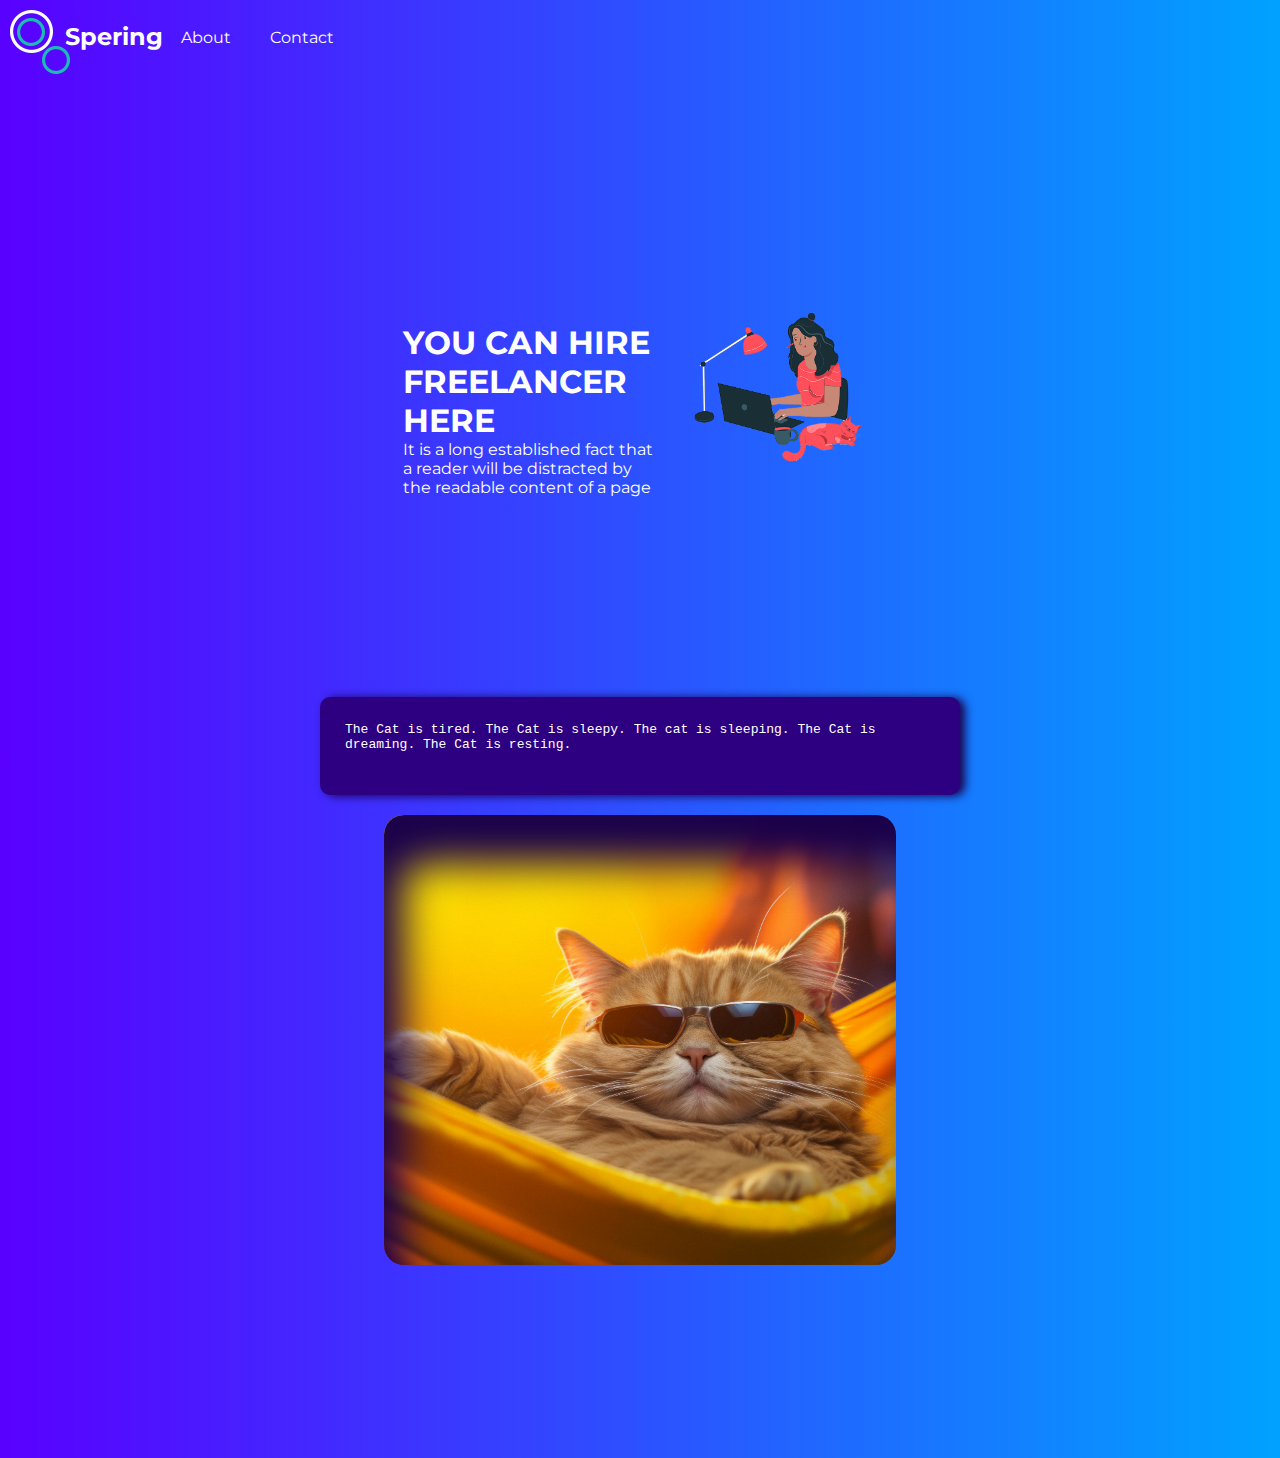
==== index.html @ d468d16e "Melhorias" ====
<!DOCTYPE html>
<html lang="pt-br">
<head>
    <meta charset="UTF-8">
    <meta name="viewport" content="width=device-width, initial-scale=1.0">
    <title>Landing Page Spering</title>
    <link rel="stylesheet" href="style/style.css">
    <link rel="shortcut icon" href="image/favicon/cat.ico" type="image/x-icon">
</head>
<body>
    <header>
        <section class="logotipo">
            <a href="#"><img src="image/Logo/logo.png" alt=""></a>
            <h2><a href="#" class="link-logo">Spering</a></h2>
        </section>
        <div class="menu">
            <nav>
                <ul type="none">
                    <li><a class="bt-link" href="pages/about.html">About</a></li>
                    <li><a class="bt-link" href="pages/contact.html">Contact</a></li>
                </ul>
            </nav>
        </div>
    </header>
    <main>
    
        <div class="texto-principal">
            <h1>YOU CAN HIRE FREELANCER HERE</h1>
            <p>It is a long established fact that a reader will be distracted by the readable content of a page</p>
        </div>
        
        <div class="imagem-principal">
            <img src="image/img1.png" alt="">
        </div>
        

        <div class="fundo-poesia">
            
           <code>
               
                   <p>
                       The Cat is tired.
                       The Cat is sleepy.
                       The cat is sleeping.
                       The Cat is dreaming.
                       The Cat is resting.</p>
               
           </code>
           <img src="image/Gif/cat2.gif" alt="">
           
        </div>

        <section class="img-inicial">
        </section>
    </main>
    <footer>

    </footer>
</body>
</html>
---- style/style.css ----
@charset "UTF-8";

@import url('https://fonts.googleapis.com/css2?family=Montserrat:ital,wght@0,100..900;1,100..900&display=swap');

*{
    margin: 0;
    padding: 0;
}

:root{
    --fonte-principal: "Montserrat", sans-serif;
    --cor-principal: rgb(0, 162, 255);
    --cor-fundo: rgb(45, 0, 129);
    --cor-shadow: rgb(26, 0, 75);
}

header, main{
    padding: 10px;
}

header{
    display: flex;
    background-image: linear-gradient(to right, rgb(89, 0, 255), rgb(0, 162, 255));
    position: relative;
}

li{
    display: inline;
    margin-right: 15px;
}

body{
    background-image: linear-gradient(to right, rgb(89, 0, 255), rgb(0, 162, 255)); 
}

.logotipo{
    margin-right: 8%;
}

.logotipo > h2{
    position: absolute;
    display: inline-block;
    font-family: var(--fonte-principal);
    font-weight: bolder;
    color: white;
    top: 25%;
    left: 65px;
    
}
.logotipo > img{
    display: inline-block;
    
}
.link-logo{
    color: white;
    text-decoration: none;
    
}
main{
    position: relative;
    height: 150vh;
    width: 50%;
    margin: auto;
}



.texto-principal{
    display: inline-block;
    margin-top: 25vh;
    font-family: var(--fonte-principal);
    color: white;
    width: 40%;
    max-width: 800px;
    min-width: 100px;
    margin-left: 13%;
}


.imagem-principal{
    position: absolute;
    display: inline-block;
    padding: 30px;
    margin-top: 20vh;
    max-width: 800px;
    min-width: 200px;

}
.imagem-principal > img{
 width: 70%;
}

.test1{
   
    background: url(../image/Gif/cat2.gif);
    background-repeat: no-repeat;
    background-position: top center;
    width: 50%;
    height: 50%;
}

.fundo-poesia{
    display: block;
    background-color: var(--cor-fundo);
    padding: 25px;
    border-radius: 10px;
    margin-bottom: 20px;
    margin-top: 200px;
    box-shadow: 5px 1px 10px var(--cor-shadow);
}

.fundo-poesia > code{
    color: white;
}

.bt-link{
    padding: 10px;
    width: 50%;
    text-decoration: none;
    color: white;
}

.bt-link:hover{
    transition-duration: 0.5s;
    background-color: white;
    color: black;
    border-radius: 15px;
}

.menu{
    display: inline-block;
    margin-top: 18px;
    font-family: var(--fonte-principal);
}

/*Inicial imagens e sobre a empresa*/

.img-inicial{
    margin: auto;
    background: url(../image/inicial/2151098330.jpg);
    background-repeat: no-repeat;
    background-size: cover;
    box-shadow: inset 20px 50px 40px var(--cor-shadow);
    border-radius: 20px;
    width: 40vw;
    height: 50vh;
}
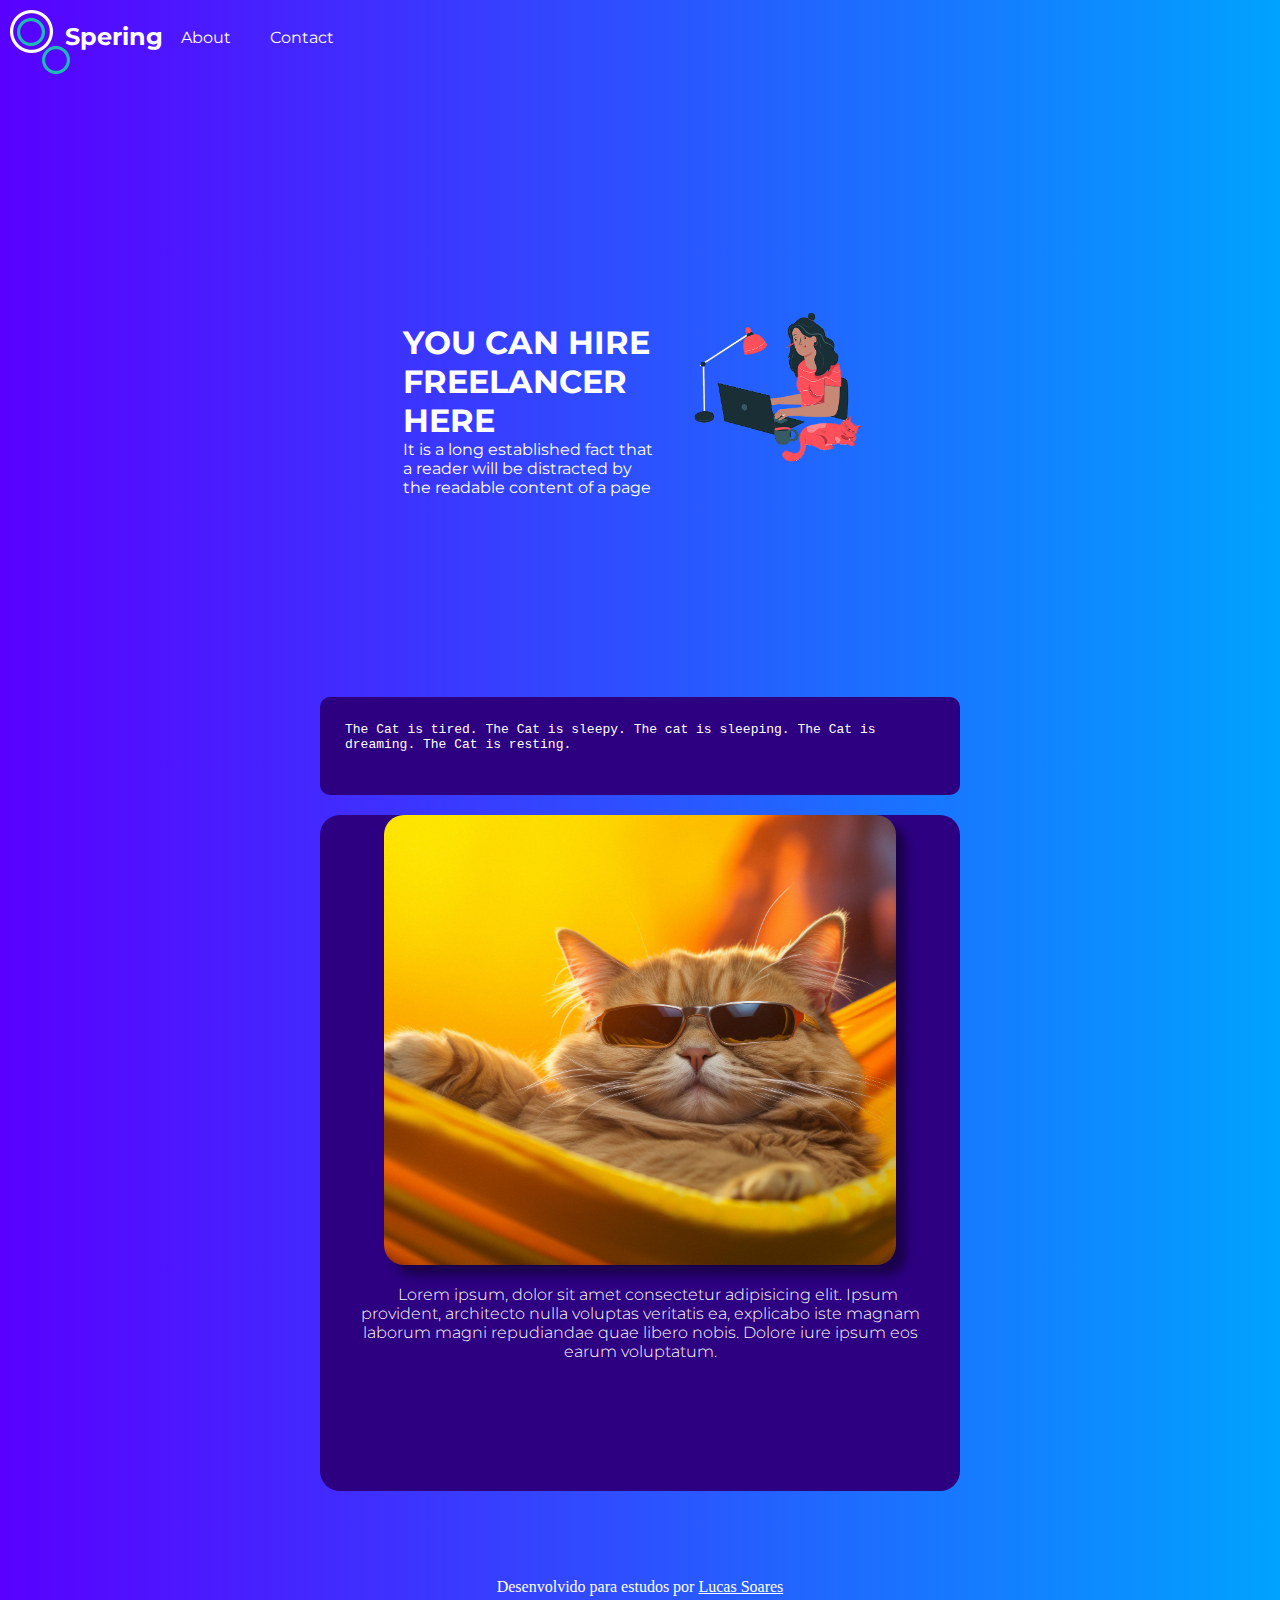
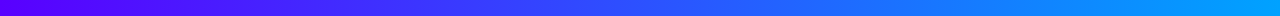
==== commit 05f2ab6b: "Adicionado mais elementos" ====
--- a/index.html
+++ b/index.html
@@ -47,14 +47,17 @@
                
            </code>
            <img src="image/Gif/cat2.gif" alt="">
-           
         </div>
 
-        <section class="img-inicial">
-        </section>
+        <div class="fundo-inicial">
+            <section class="img-inicial">
+            </section>
+            <p id="text-p">Lorem ipsum, dolor sit amet consectetur adipisicing elit. Ipsum provident, architecto nulla voluptas veritatis ea, explicabo iste magnam laborum magni repudiandae quae libero nobis. Dolore iure ipsum eos earum voluptatum.</p>
+        </div>
+        
     </main>
     <footer>
-
+        <p>Desenvolvido para estudos por <a href="https://github.com/Lucassti" target="_blank">Lucas Soares</a></p>
     </footer>
 </body>
 </html>--- a/style/style.css
+++ b/style/style.css
@@ -106,7 +106,7 @@
     border-radius: 10px;
     margin-bottom: 20px;
     margin-top: 200px;
-    box-shadow: 5px 1px 10px var(--cor-shadow);
+   /* box-shadow: 5px 1px 10px var(--cor-shadow);*/
 }
 
 .fundo-poesia > code{
@@ -140,8 +140,45 @@
     background: url(../image/inicial/2151098330.jpg);
     background-repeat: no-repeat;
     background-size: cover;
-    box-shadow: inset 20px 50px 40px var(--cor-shadow);
+    box-shadow: 10px 10px 10px var(--cor-shadow);
     border-radius: 20px;
     width: 40vw;
     height: 50vh;
 }
+
+.fundo-inicial{
+    background-color: var(--cor-fundo);
+    border-radius: 20px;
+    padding-bottom: 130px;
+
+}
+
+#text-p{
+    font-family: var(--fonte-principal);
+    text-align: center;
+    font-weight: 300;
+    text-indent: 1em;
+    margin-top: 20px;
+    padding-left: 30px;
+    padding-right: 30px;
+    color: white;
+}
+
+footer{
+    margin-top: 100px;
+    padding: 20px;
+
+}
+
+footer > p{
+    color: white;
+    text-align: center;
+}
+
+footer > p > a{
+    color: white;
+}
+
+footer > p > a:hover{
+    color: var(--cor-shadow);
+}